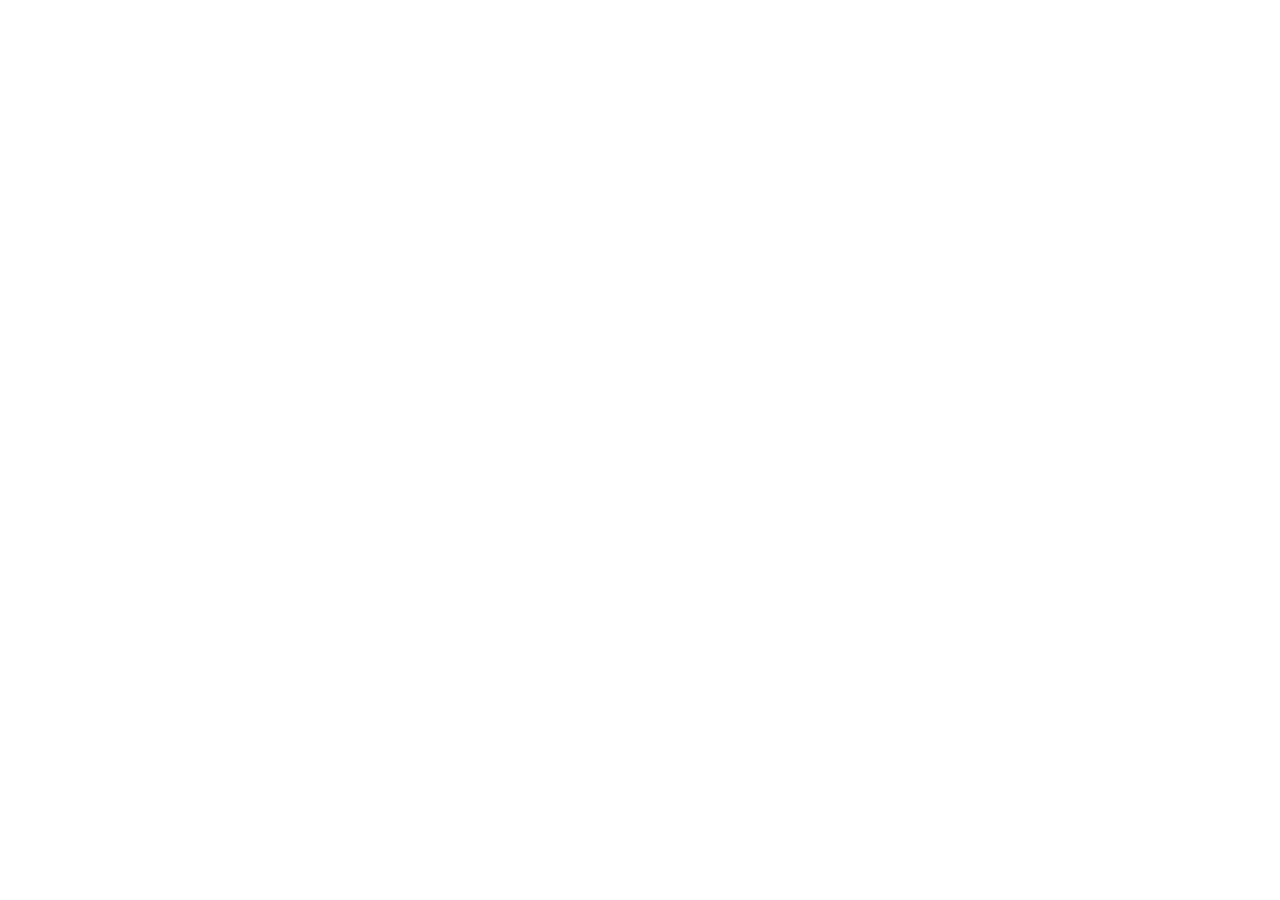
==== spotify.html @ 99dec538 "commit" ====
<!DOCTYPE html>
<html lang="en">
<head>
    <meta charset="UTF-8">
    <meta name="viewport" content="width=device-width, initial-scale=1.0">
    <title>spotify - web player: Music for everyone</title>
    <link rel="stylesheet" href="https://cdnjs.cloudflare.com/ajax/libs/font-awesome/7.3.0/css/all.min.css" integrity="sha512-ApSLB1Pd3/bZN8fWB/RG9YhN/7bd9Hkf3AGaE2mPfebjrxagjuBtx2GcgdqIlJkUzwylBo61r9Xa9NmgBI0swA==" crossorigin="anonymous" referrerpolicy="no-referrer" />
    <link rel="icon" href="logo.png">
    <a link="stylesheet" href="spotify.css">
</head>
<body>
    
</body>
</html>
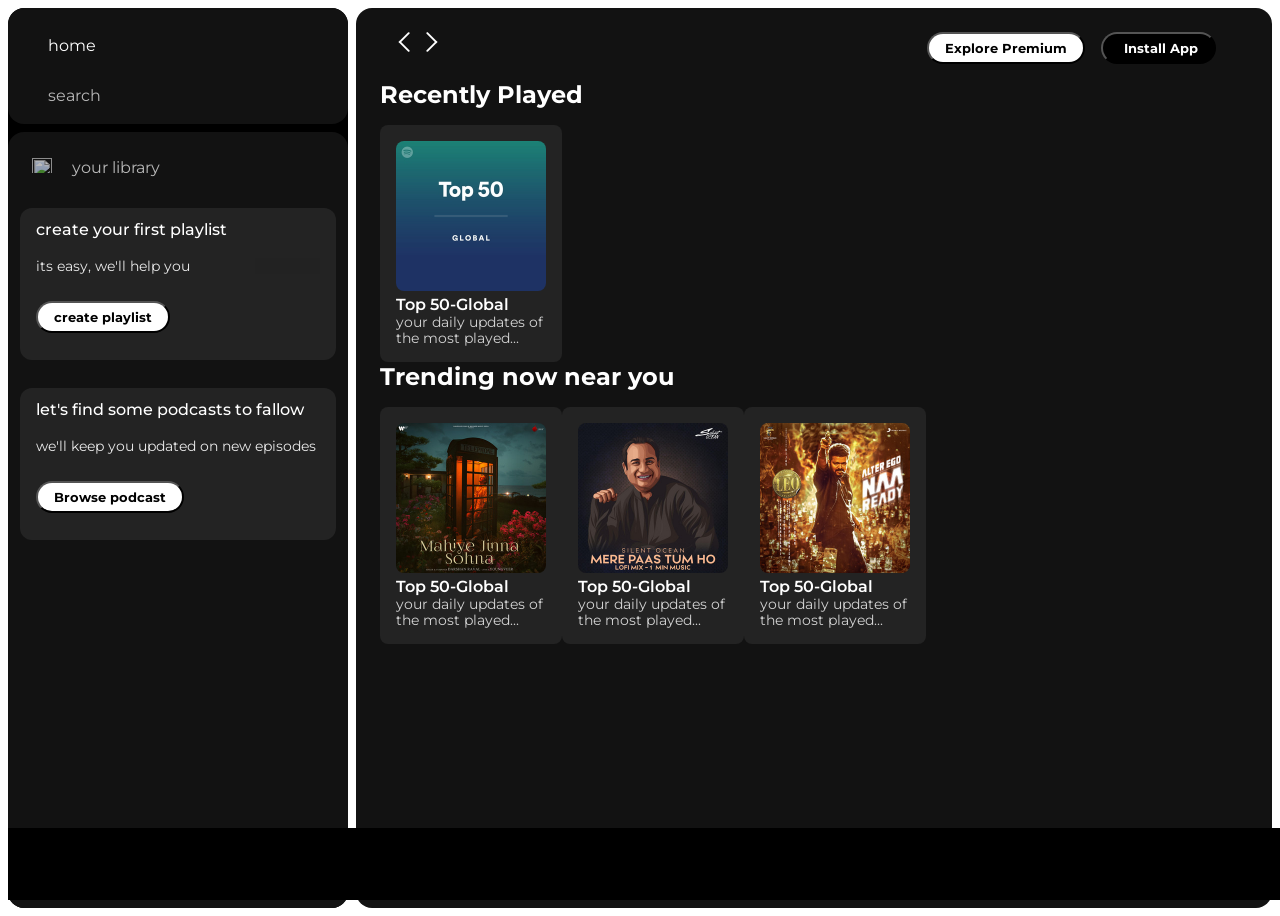
==== commit 83ac3898: "commit" ====
--- a/spotify.html
+++ b/spotify.html
@@ -6,9 +6,106 @@
     <title>spotify - web player: Music for everyone</title>
     <link rel="stylesheet" href="https://cdnjs.cloudflare.com/ajax/libs/font-awesome/7.3.0/css/all.min.css" integrity="sha512-ApSLB1Pd3/bZN8fWB/RG9YhN/7bd9Hkf3AGaE2mPfebjrxagjuBtx2GcgdqIlJkUzwylBo61r9Xa9NmgBI0swA==" crossorigin="anonymous" referrerpolicy="no-referrer" />
     <link rel="icon" href="logo.png">
-    <a link="stylesheet" href="spotify.css">
+    <link rel="preconnect" href="https://fonts.googleapis.com">
+    <link rel="preconnect" href="https://fonts.gstatic.com" crossorigin>
+    <link href="https://fonts.googleapis.com/css2?family=Montserrat:ital,wght@0,100..900;1,100..900&display=swap" rel="stylesheet">
+    <link rel="stylesheet" href="spotify.css">
 </head>
 <body>
+    <div class="main">
+    <div class="sidebar">
+        <div class="nav">
+            <div class="nav-option" style="opacity:1">
+                <i class="fa-solid fa-house"></i>
+                <a href="#">home</a>
+            </div>
+       <div class="nav-option">
+            <i class="fa-solid fa-magnifying-glass"></i>
+            <a href="#">search</a> 
+       </div>
+    </div>
+    <div class="library">
+      <div class="option">
+        <div class="library-option nav-option" >
+            <img src="library_icon.png">
+            <a href="#">your library</a>
+        </div>
+        <div class="icons">
+            <i class="fa-solid fa-plus"></i>
+            <i class="fa-solid fa-arrow-right"></i>
+        </div>
+    </div>
+       <div class="lib-box">
+        <div class="box">
+            <p class="box-p1">create your first playlist</p><br>
+            <p class="box-p2">its easy, we'll help you</p><br>
+            <button class="badge">create playlist</button>
+            </div>
+         <div class="box">
+            <p class="box-p1">let's find some podcasts to fallow</p><br>
+            <p class="box-p2">we'll keep you updated on new episodes </p><br>
+            <button class="badge">Browse podcast</button>
+            </div>
+        </div>
+    </div>
+ </div>
+    <div class="main-content">
+        <div class="sticky-nav">
+            <div class="sticky-nav-icons">
+                 <img src="backward_icon.png">
+                 <img src="forward_icon.png" class="hide">
+            </div>
+            <div class="sticky-nav-options">
+                <button class="badge nav-item hide" >Explore Premium</button>
+                <button class="badge nav-item dark-badge"><i class="fa-sharp fa-regular fa-circle-down" style="margin-right: 5px;"></i>Install App</button>
+                <i class="fa-regular fa-user nav-item"></i>
+            </div> 
+           </div>
+           <div class="cards">
+              <h2>Recently Played</h2>
+              <div class="cards-container">
+                <div class="card">
+                    <img src="card1img.jpeg" class="card-img">
+                    <p class="card-title">Top 50-Global</p>
+                    <p class="card-info">your daily updates of the most played...</p>
+              </div>
+            </div>
     
+              <h2>Trending now near you</h2>
+              <div class="cards-container">
+                <div class="card">
+                    <img src="card2img.jpeg" class="card-img">
+                    <p class="card-title">Top 50-Global</p>
+                    <p class="card-info">your daily updates of the most played...</p>
+              </div>
+              <div class="card">
+                    <img src="card3img.jpeg" class="card-img">
+                    <p class="card-title">Top 50-Global</p>
+                    <p class="card-info">your daily updates of the most played...</p>
+              </div>
+              <div class="card">
+                    <img src="card4img.jpeg" class="card-img">
+                    <p class="card-title">Top 50-Global</p>
+                    <p class="card-info">your daily updates of the most played...</p>
+              </div>
+            </div>
+
+
+
+
+
+
+
+
+
+
+
+
+
+        </div>
+    </div>
+    <div class="music-player">
+    </div> 
+</div>
 </body>
 </html>
--- a/spotify.css
+++ b/spotify.css
@@ -0,0 +1,170 @@
+*{
+    font-family: 'montserrat', sans-serif;
+    color:#fff;
+    overflow:hidden;
+    margin: 0;
+}
+.main {
+    display:flex;
+    height:100vh;
+    padding: 0.5rem;
+}
+.sidebar {
+    background-color: black;
+    width: 340px;
+    border-radius: 1rem;
+    margin-right: 0.5rem;
+}
+.main-content {
+   background-color: #121212;
+   flex: 1;
+   border-radius: 1rem;
+   overflow: auto;
+   padding:0 1.5rem 0 1.5rem;
+}
+.music-player {
+    background-color: black;
+    position: fixed;
+    bottom: 0px;
+    width: 100%;
+    height: 72px;
+}
+a {
+    text-decoration:none;
+    color: #fff;
+}
+.nav {
+    background-color: #121212;
+    border-radius: 1rem;
+    display: flex;
+    flex-direction: column;
+    justify-content:center;
+    height:100px;
+    padding: 0.5rem 0.75rem;
+}
+.nav-option {
+    line-height: 2.5rem;
+    padding: 0.5rem 0.75rem;
+    opacity: 0.7;
+}
+.nav-option:hover {
+    opacity: 1;
+}
+.nav-option i {
+    font-size: 1.25rem;
+}
+.nav-option a {
+    font-size: 1rem;
+    margin-left: 1rem;
+}
+.library {
+    background-color: #121212;
+    height: 100%; 
+    margin-top: 0.5rem;
+    padding: 0.5rem 0.75rem;
+    border-radius: 1rem;
+}
+.option {
+    display: flex;
+    justify-content: space-between;
+    align-items: center;
+    border-radius: 1rem;
+}
+.library-option img {
+    height: 1.25rem;
+    width: 1.25rem;
+}
+.icons {
+    font-size: 1.25rem;
+    display: flex;
+}
+.icons i {
+    margin-right: 1rem;
+    opacity: 0.7;
+}
+.icons i:hover {
+    opacity: 1;
+}
+
+.box {
+    background-color: #232323;
+    height: 8rem;
+    border-radius: 0.75rem;
+    margin: 0.75rem 0 1.75rem 0;
+    padding: 0.75rem 1rem; 
+}
+.box-p1 {
+    font-size: 1rem;
+    font-weight: 500;
+    background-color: #232323;
+}
+.box-p2 {
+    font-size: 0.85rem;
+    opacity:  0.9;
+    background-color: #232323;
+}
+.badge {
+    background-color: #fff;
+    color: black;
+    border-radius: 100px;
+    padding: 0.25rem 1rem;
+    font-weight: 700;
+    margin-top: 0.5rem;
+    height: 2rem;
+    width: fit-content;
+}
+.dark-badge {
+    background-color: #000;
+    color: #fff;
+}
+
+
+.sticky-nav {
+    position: sticky;
+    top: 0;
+    background-color:#121212;
+    display: flex;
+    justify-content: space-between;
+    align-items: center;
+    padding: 1rem 0 1rem 0;
+}
+
+.sticky-nav-icons {
+    margin-left: 0.75rem;
+}
+.sticky-nav-options {
+    display: flex;
+    justify-content: center;
+    align-items: center;
+}
+.nav-item {
+    margin-right: 1rem;
+
+}
+
+@media (max-width: 1000px) {
+    .hide {
+        display: none;
+    }
+} 
+.card {
+    background-color: #232323;
+    width: 150px;
+    border-radius: 0.5rem;
+    padding: 1rem;
+    margin-top: 1rem;
+}
+.cards-container {
+    display: flex;
+}
+.card-img {
+    width: 100%;
+    border-radius: 0.5rem;
+}
+.card-title{
+    font-weight: 600;
+}
+.card-info {
+    font-size: 0.85rem;
+    opacity: 0.8;
+}
